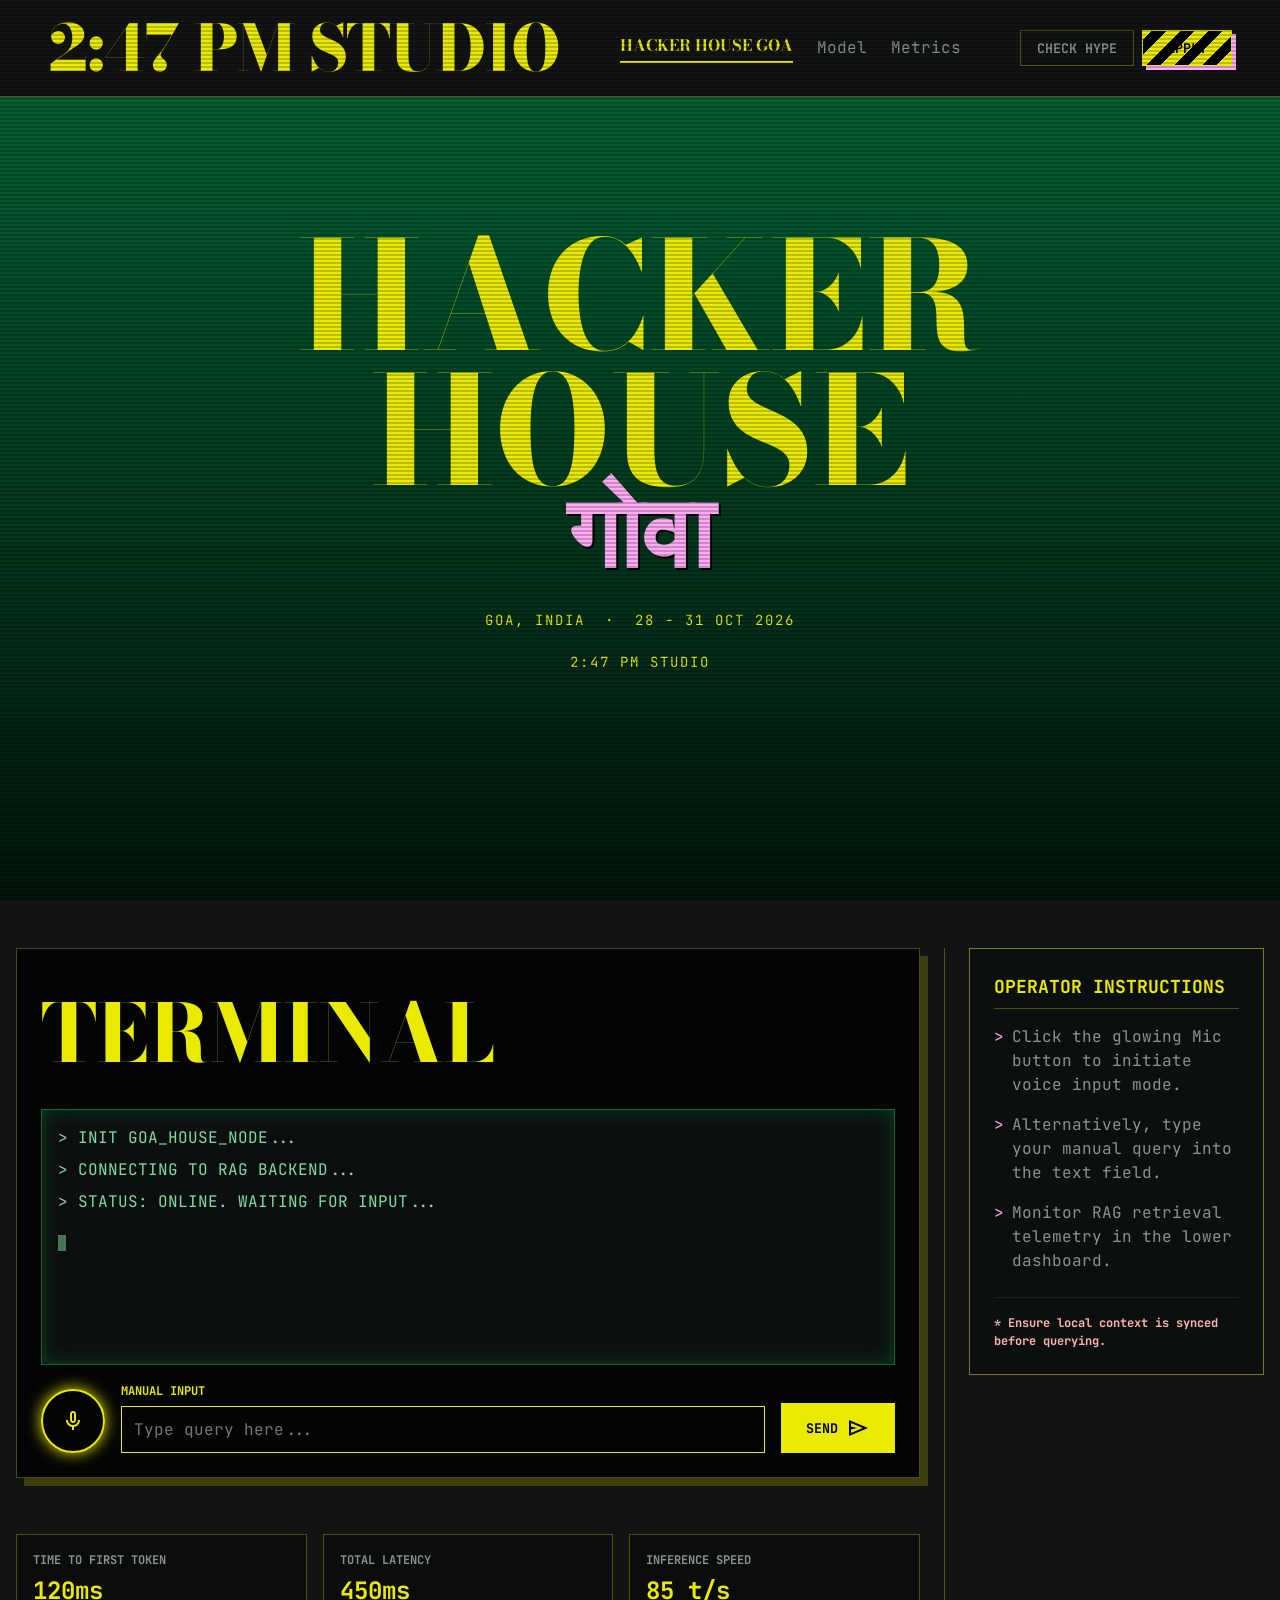
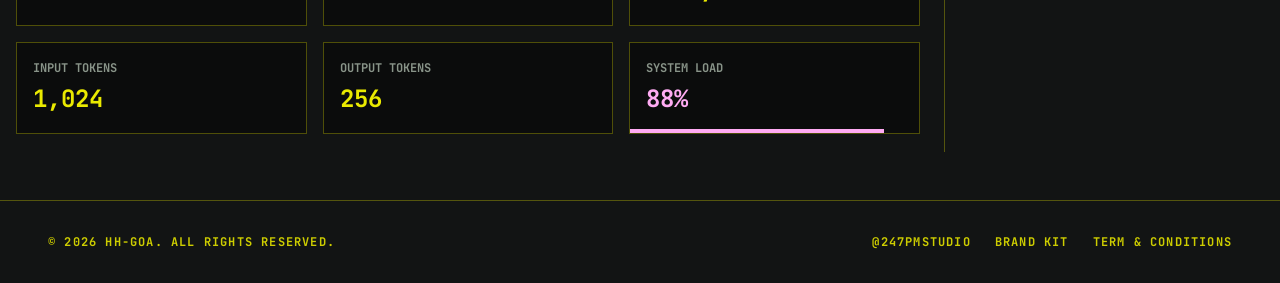
==== frontend/index.html @ 429d6af2 "added frontend" ====
<!DOCTYPE html>
<html lang="en">
<head>
    <meta charset="UTF-8">
    <meta name="viewport" content="width=device-width, initial-scale=1.0">
    <title>Hacker House Goa RAG Model</title>
    <link rel="stylesheet" href="styles.css">
</head>
<body>
    <div class="scanlines"></div>

    <!-- Top Navigation -->
    <header>
        <div class="logo text-headline">2:47 PM Studio</div>
        <nav class="nav-links">
            <a href="#" class="active text-headline">Hacker House Goa</a>
            <a href="#">Model</a>
            <a href="#">Metrics</a>
        </nav>
        <div class="header-actions">
            <button class="btn btn-outline visible-md">CHECK HYPE</button>
            <button class="btn btn-hazard visible-md">APPLY</button>
            <button class="btn-icon hidden-md" style="border: none; box-shadow: none;">
                <span class="material-symbols-outlined">menu</span>
            </button>
        </div>
    </header>

    <!-- Splash Banner -->
    <section class="banner">
        <h1 class="text-headline">
            HACKER<br>HOUSE
            <span class="hindi">गोवा</span>
        </h1>
        <div class="banner-footer">
            GOA, INDIA &nbsp;&middot;&nbsp; 28 - 31 OCT 2026<br><br>
            2:47 PM STUDIO
        </div>
    </section>

    <!-- Terminal App Section -->
    <section class="terminal-section" id="terminal">
        <div class="terminal-container">
            <!-- Left Col: Console -->
            <div class="terminal-main">
                <div class="terminal-box">
                    <h2 class="text-headline terminal-title">Terminal</h2>
                    
                    <!-- Terminal Output -->
                    <div class="terminal-output" id="terminal-output">
                        <p style="margin-bottom: 8px;">> INIT GOA_HOUSE_NODE...</p>
                        <p style="margin-bottom: 8px;">> CONNECTING TO RAG BACKEND...</p>
                        <p style="margin-bottom: 8px;">> STATUS: ONLINE. WAITING FOR INPUT...</p>
                        <p style="margin-top: 16px; opacity: 0.5;"><span class="cursor-blink"></span></p>
                    </div>

                    <!-- Input Area -->
                    <div class="input-group">
                        <button class="btn-icon" id="mic-btn">
                            <span class="material-symbols-outlined">mic</span>
                        </button>
                        <div class="input-wrapper">
                            <label class="input-label">Manual Input</label>
                            <input type="text" id="query-input" class="terminal-input" placeholder="Type query here...">
                        </div>
                        <button class="btn btn-primary" id="send-btn">
                            <span class="visible-md">SEND</span>
                            <span class="material-symbols-outlined">send</span>
                        </button>
                    </div>
                </div>

                <!-- Mobile Instructions (appears above metrics on mobile) -->
                <div class="instructions-box hidden-md">
                    <h3 class="instructions-title">Operator Instructions</h3>
                    <ul class="instructions-list">
                        <li><span class="bullet">></span> Click the glowing Mic button to initiate voice input mode.</li>
                        <li><span class="bullet">></span> Alternatively, type your manual query into the text field.</li>
                        <li><span class="bullet">></span> Monitor RAG retrieval telemetry in the lower dashboard.</li>
                        <li class="warning">* Ensure local context is synced before querying.</li>
                    </ul>
                </div>

                <!-- Metrics Grid -->
                <div class="metrics-grid">
                    <div class="metric-card">
                        <div class="metric-label">Time to First Token</div>
                        <div class="metric-value">120ms</div>
                    </div>
                    <div class="metric-card">
                        <div class="metric-label">Total Latency</div>
                        <div class="metric-value">450ms</div>
                    </div>
                    <div class="metric-card">
                        <div class="metric-label">Inference Speed</div>
                        <div class="metric-value">85 t/s</div>
                    </div>
                    <div class="metric-card">
                        <div class="metric-label">Input Tokens</div>
                        <div class="metric-value">1,024</div>
                    </div>
                    <div class="metric-card">
                        <div class="metric-label">Output Tokens</div>
                        <div class="metric-value">256</div>
                    </div>
                    <div class="metric-card">
                        <div class="metric-label">System Load</div>
                        <div class="metric-value highlight">88%</div>
                        <div class="metric-bar" style="width: 88%;"></div>
                    </div>
                </div>
            </div>

            <!-- Right Col: Instructions (Desktop) -->
            <aside class="sidebar visible-md">
                <div class="instructions-box">
                    <h3 class="instructions-title">Operator Instructions</h3>
                    <ul class="instructions-list">
                        <li><span class="bullet">></span> Click the glowing Mic button to initiate voice input mode.</li>
                        <li><span class="bullet">></span> Alternatively, type your manual query into the text field.</li>
                        <li><span class="bullet">></span> Monitor RAG retrieval telemetry in the lower dashboard.</li>
                        <li class="warning">* Ensure local context is synced before querying.</li>
                    </ul>
                </div>
            </aside>
        </div>
    </section>

    <!-- Footer -->
    <footer>
        <div class="footer-text">
            © 2026 HH-GOA. ALL RIGHTS RESERVED.
        </div>
        <div class="footer-links">
            <a href="#">@247PMSTUDIO</a>
            <a href="#">BRAND KIT</a>
            <a href="#">TERM & CONDITIONS</a>
        </div>
    </footer>

    <script src="app.js"></script>
</body>
</html>
---- frontend/styles.css ----
@import url('https://fonts.googleapis.com/css2?family=Bodoni+Moda:ital,opsz,wght@0,6..96,400..900;1,6..96,400..900&family=JetBrains+Mono:wght@400;700;800&display=swap');
@import url('https://fonts.googleapis.com/css2?family=Material+Symbols+Outlined:wght,FILL@100..700,0..1&display=swap');

:root {
  /* Colors from Design System */
  --color-surface: #121414;
  --color-surface-lowest: #0c0f0f;
  --color-on-surface: #e2e2e2;
  --color-outline: #899489;
  --color-outline-variant: #3f4940;
  --color-primary: #83d99c;
  --color-primary-container: #006837;
  --color-secondary-fixed: #eaea00;
  --color-tertiary: #ffabf3;
  --color-error: #ffb4ab;
  --color-background: #121414;
  --color-black: #000000;
  
  /* Typography */
  --font-headline: 'Bodoni Moda', serif;
  --font-body: 'JetBrains Mono', monospace;
  
  /* Spacing */
  --spacing-unit: 8px;
  --spacing-gutter: 24px;
  --margin-desktop: 48px;
  --margin-mobile: 16px;
  --container-max: 1280px;
}

* {
  box-sizing: border-box;
  margin: 0;
  padding: 0;
}

html {
  scroll-behavior: smooth;
}

body {
  font-family: var(--font-body);
  background-color: var(--color-background);
  color: var(--color-on-surface);
  line-height: 1.5;
  overflow-x: hidden;
}

/* Material Icons */
.material-symbols-outlined {
  font-variation-settings: 'FILL' 0, 'wght' 400, 'GRAD' 0, 'opsz' 24;
  vertical-align: middle;
}

/* Scanlines Effect */
.scanlines {
  position: fixed;
  top: 0;
  left: 0;
  width: 100%;
  height: 100%;
  background: linear-gradient(
    to bottom,
    rgba(255, 255, 255, 0),
    rgba(255, 255, 255, 0) 50%,
    rgba(0, 0, 0, 0.2) 50%,
    rgba(0, 0, 0, 0.2)
  );
  background-size: 100% 4px;
  pointer-events: none;
  z-index: 50;
}

/* Typography Utilities */
.text-headline {
  font-family: var(--font-headline);
  font-weight: 800;
  text-transform: uppercase;
}

/* Layout Utilities */
.container {
  max-w: var(--container-max);
  margin: 0 auto;
  padding: 0 var(--margin-mobile);
}

@media (min-width: 768px) {
  .container {
    padding: 0 var(--margin-desktop);
  }
}

/* Header */
header {
  position: fixed;
  top: 0;
  width: 100%;
  z-index: 40;
  background-color: var(--color-background);
  border-bottom: 1px solid rgba(234, 234, 0, 0.3); /* secondary-fixed/30 */
  display: flex;
  justify-content: space-between;
  align-items: center;
  padding: 16px var(--margin-mobile);
}

@media (min-width: 768px) {
  header {
    padding: 16px var(--margin-desktop);
  }
}

.logo {
  font-size: 24px;
  color: var(--color-secondary-fixed);
  letter-spacing: -0.02em;
}

@media (min-width: 768px) {
  .logo {
    font-size: 64px;
    line-height: 1;
  }
}

.nav-links {
  display: none;
  gap: var(--spacing-gutter);
}

@media (min-width: 768px) {
  .nav-links {
    display: flex;
    align-items: center;
  }
}

.nav-links a {
  color: var(--color-outline);
  text-decoration: none;
  transition: color 0.2s;
}

.nav-links a:hover {
  color: var(--color-tertiary);
}

.nav-links a.active {
  color: var(--color-secondary-fixed);
  font-weight: bold;
  border-bottom: 2px solid var(--color-secondary-fixed);
  padding-bottom: 4px;
}

.header-actions {
  display: flex;
  align-items: center;
  gap: var(--spacing-unit);
}

/* Buttons */
.btn {
  font-family: var(--font-body);
  text-transform: uppercase;
  font-weight: bold;
  cursor: pointer;
  transition: all 0.2s;
}

.btn-outline {
  background: transparent;
  color: var(--color-outline);
  border: 1px solid rgba(234, 234, 0, 0.3);
  padding: 8px 16px;
}

.btn-outline:hover {
  color: var(--color-tertiary);
}

.btn-primary {
  background-color: var(--color-secondary-fixed);
  color: var(--color-black);
  border: 1px solid var(--color-secondary-fixed);
  padding: 12px 24px;
  display: flex;
  align-items: center;
  justify-content: center;
  gap: 8px;
}

.btn-primary:hover {
  background-color: var(--color-black);
  color: var(--color-secondary-fixed);
}

.btn-hazard {
  background-image: repeating-linear-gradient(-45deg, #eaea00, #eaea00 10px, #000 10px, #000 20px);
  color: var(--color-black);
  border: 1px solid var(--color-secondary-fixed);
  padding: 8px 24px;
  box-shadow: 4px 4px 0 var(--color-tertiary);
}

.btn-hazard:hover {
  text-shadow: 2px 0 #F0F, -2px 0 #0FF;
  color: #fff;
}

.btn-icon {
  width: 48px;
  height: 48px;
  border-radius: 50%;
  border: 2px solid var(--color-secondary-fixed);
  background: transparent;
  color: var(--color-secondary-fixed);
  display: flex;
  align-items: center;
  justify-content: center;
  box-shadow: 0 0 15px var(--color-secondary-fixed);
  flex-shrink: 0;
}

.btn-icon:hover, .btn-icon.active {
  background-color: var(--color-secondary-fixed);
  color: var(--color-black);
}

@media (min-width: 768px) {
  .btn-icon {
    width: 64px;
    height: 64px;
  }
}

/* Banner Section */
.banner {
  height: 100vh;
  width: 100%;
  background-color: var(--color-primary-container);
  background-image: linear-gradient(180deg, rgba(0, 0, 0, 0) 0%, rgba(0, 0, 0, 0.8) 100%), url('https://lh3.googleusercontent.com/aida-public/[base64]');
  background-size: cover;
  background-position: center;
  background-attachment: fixed;
  display: flex;
  flex-direction: column;
  justify-content: center;
  align-items: center;
  text-align: center;
  position: relative;
  z-index: 10;
}

.banner h1 {
  font-size: 80px;
  color: var(--color-secondary-fixed);
  line-height: 0.9;
  z-index: 10;
}

.banner h1 span.hindi {
  display: block;
  font-family: sans-serif; /* Fallback for Devanagari */
  color: var(--color-tertiary);
  font-size: 60px;
  margin-top: -10px;
  text-shadow: 2px 2px 0 #000;
}

@media (min-width: 768px) {
  .banner h1 {
    font-size: 150px;
  }
  .banner h1 span.hindi {
    font-size: 100px;
  }
}

.banner-footer {
  margin-top: 2rem;
  color: var(--color-secondary-fixed);
  font-size: 14px;
  letter-spacing: 2px;
}

/* Terminal Section */
.terminal-section {
  padding: var(--margin-desktop) var(--margin-mobile);
  background-color: var(--color-surface);
  background-image: linear-gradient(rgba(0, 0, 0, 0.7), rgba(0, 0, 0, 0.7)), url('https://lh3.googleusercontent.com/aida-public/[base64]');
  background-size: cover;
  background-position: center top;
  background-attachment: fixed;
  min-height: 100vh;
  display: flex;
  justify-content: center;
  z-index: 10;
  position: relative;
}

.terminal-container {
  display: flex;
  flex-direction: column;
  gap: var(--spacing-gutter);
  width: 100%;
  max-width: var(--container-max);
}

@media (min-width: 992px) {
  .terminal-container {
    flex-direction: row;
  }
}

.terminal-main {
  flex-grow: 1;
  display: flex;
  flex-direction: column;
  gap: var(--spacing-gutter);
}

.terminal-box {
  border: 1px solid rgba(234, 234, 0, 0.3);
  background-color: rgba(0, 0, 0, 0.8);
  backdrop-filter: blur(10px);
  padding: 24px;
  box-shadow: 8px 8px 0 rgba(234, 234, 0, 0.2);
}

.terminal-title {
  color: var(--color-secondary-fixed);
  font-size: 40px;
  margin-bottom: 16px;
}

@media (min-width: 768px) {
  .terminal-title {
    font-size: 80px;
  }
}

.terminal-output {
  background-color: var(--color-surface-lowest);
  border: 1px solid var(--color-primary-container);
  padding: 16px;
  height: 200px;
  overflow-y: auto;
  color: var(--color-primary);
  box-shadow: inset 0 0 20px rgba(0, 104, 55, 0.5);
  margin-bottom: 24px;
  font-size: 14px;
}

@media (min-width: 768px) {
  .terminal-output {
    height: 256px;
    font-size: 16px;
  }
}

.cursor-blink {
  animation: blink 1s step-end infinite;
  background-color: var(--color-primary);
  width: 8px;
  height: 16px;
  display: inline-block;
  vertical-align: middle;
}

@keyframes blink {
  0%, 100% { opacity: 1; }
  50% { opacity: 0; }
}

.input-group {
  display: flex;
  gap: 8px;
  align-items: flex-end;
}

@media (min-width: 768px) {
  .input-group {
    gap: 16px;
  }
}

.input-wrapper {
  flex-grow: 1;
  position: relative;
}

.input-label {
  position: absolute;
  top: -24px;
  left: 0;
  color: var(--color-secondary-fixed);
  font-size: 12px;
  font-weight: bold;
  text-transform: uppercase;
}

.terminal-input {
  width: 100%;
  background: transparent;
  border: 1px solid var(--color-secondary-fixed);
  color: var(--color-secondary-fixed);
  padding: 12px;
  font-family: var(--font-body);
  font-size: 14px;
  outline: none;
}

.terminal-input:focus {
  border-color: var(--color-tertiary);
}

@media (min-width: 768px) {
  .terminal-input {
    padding: 12px;
    font-size: 16px;
  }
}

/* Metrics Grid */
.metrics-grid {
  display: grid;
  grid-template-columns: repeat(2, 1fr);
  gap: 16px;
  margin-top: 16px;
}

@media (min-width: 768px) {
  .metrics-grid {
    grid-template-columns: repeat(3, 1fr);
    margin-top: 32px;
  }
}

.metric-card {
  border: 1px solid rgba(234, 234, 0, 0.3);
  background-color: rgba(0, 0, 0, 0.4);
  padding: 12px;
  position: relative;
  overflow: hidden;
}

@media (min-width: 768px) {
  .metric-card {
    padding: 16px;
  }
}

.metric-label {
  color: var(--color-outline);
  font-size: 10px;
  text-transform: uppercase;
  font-weight: bold;
  margin-bottom: 4px;
  position: relative;
  z-index: 2;
}

@media (min-width: 768px) {
  .metric-label {
    font-size: 12px;
  }
}

.metric-value {
  color: var(--color-secondary-fixed);
  font-size: 20px;
  font-weight: bold;
  position: relative;
  z-index: 2;
}

.metric-value.highlight {
  color: var(--color-tertiary);
}

@media (min-width: 768px) {
  .metric-value {
    font-size: 24px;
  }
}

.metric-bar {
  position: absolute;
  bottom: 0;
  left: 0;
  height: 4px;
  background-color: var(--color-tertiary);
}

/* Sidebar */
.sidebar {
  width: 100%;
  display: flex;
  flex-direction: column;
  gap: 32px;
}

@media (min-width: 992px) {
  .sidebar {
    width: 320px;
    border-left: 1px solid rgba(234, 234, 0, 0.3);
    padding-left: var(--spacing-gutter);
  }
}

.instructions-box {
  border: 1px solid rgba(234, 234, 0, 0.5);
  background-color: var(--color-surface-lowest);
  padding: 24px;
}

.instructions-title {
  color: var(--color-secondary-fixed);
  font-size: 16px;
  text-transform: uppercase;
  margin-bottom: 16px;
  border-bottom: 1px solid rgba(234, 234, 0, 0.3);
  padding-bottom: 8px;
}

@media (min-width: 768px) {
  .instructions-title {
    font-size: 18px;
  }
}

.instructions-list {
  list-style: none;
  display: flex;
  flex-direction: column;
  gap: 16px;
}

.instructions-list li {
  display: flex;
  gap: 8px;
  color: var(--color-outline);
  font-size: 14px;
}

@media (min-width: 768px) {
  .instructions-list li {
    font-size: 16px;
  }
}

.instructions-list li .bullet {
  color: var(--color-tertiary);
}

.instructions-list li.warning {
  color: var(--color-error);
  font-size: 12px;
  font-weight: bold;
  margin-top: 8px;
  padding-top: 16px;
  border-top: 1px solid rgba(63, 73, 64, 0.3); /* outline-variant */
}

/* Footer */
footer {
  background-color: var(--color-background);
  border-top: 1px solid rgba(234, 234, 0, 0.3);
  display: flex;
  flex-direction: column;
  justify-content: space-between;
  align-items: center;
  padding: 24px var(--margin-mobile);
  gap: 16px;
  position: relative;
  z-index: 40;
}

@media (min-width: 768px) {
  footer {
    flex-direction: row;
    padding: 32px var(--margin-desktop);
  }
}

.footer-text {
  color: rgba(205, 205, 0, 1); /* secondary-fixed-dim */
  font-size: 10px;
  text-transform: uppercase;
  letter-spacing: 0.1em;
  font-weight: bold;
  text-align: center;
}

@media (min-width: 768px) {
  .footer-text {
    font-size: 12px;
    text-align: left;
  }
}

.footer-links {
  display: flex;
  flex-wrap: wrap;
  justify-content: center;
  gap: 16px;
}

@media (min-width: 768px) {
  .footer-links {
    gap: 24px;
  }
}

.footer-links a {
  color: rgba(205, 205, 0, 1);
  font-size: 10px;
  text-transform: uppercase;
  letter-spacing: 0.1em;
  font-weight: bold;
  text-decoration: none;
  transition: color 0.2s;
}

@media (min-width: 768px) {
  .footer-links a {
    font-size: 12px;
  }
}

.footer-links a:hover {
  color: var(--color-tertiary);
  text-decoration: underline;
  text-decoration-color: var(--color-tertiary);
}

.hidden-md {
  display: none;
}

@media (max-width: 767px) {
  .hidden-md {
    display: inline-block;
  }
  .visible-md {
    display: none;
  }
}
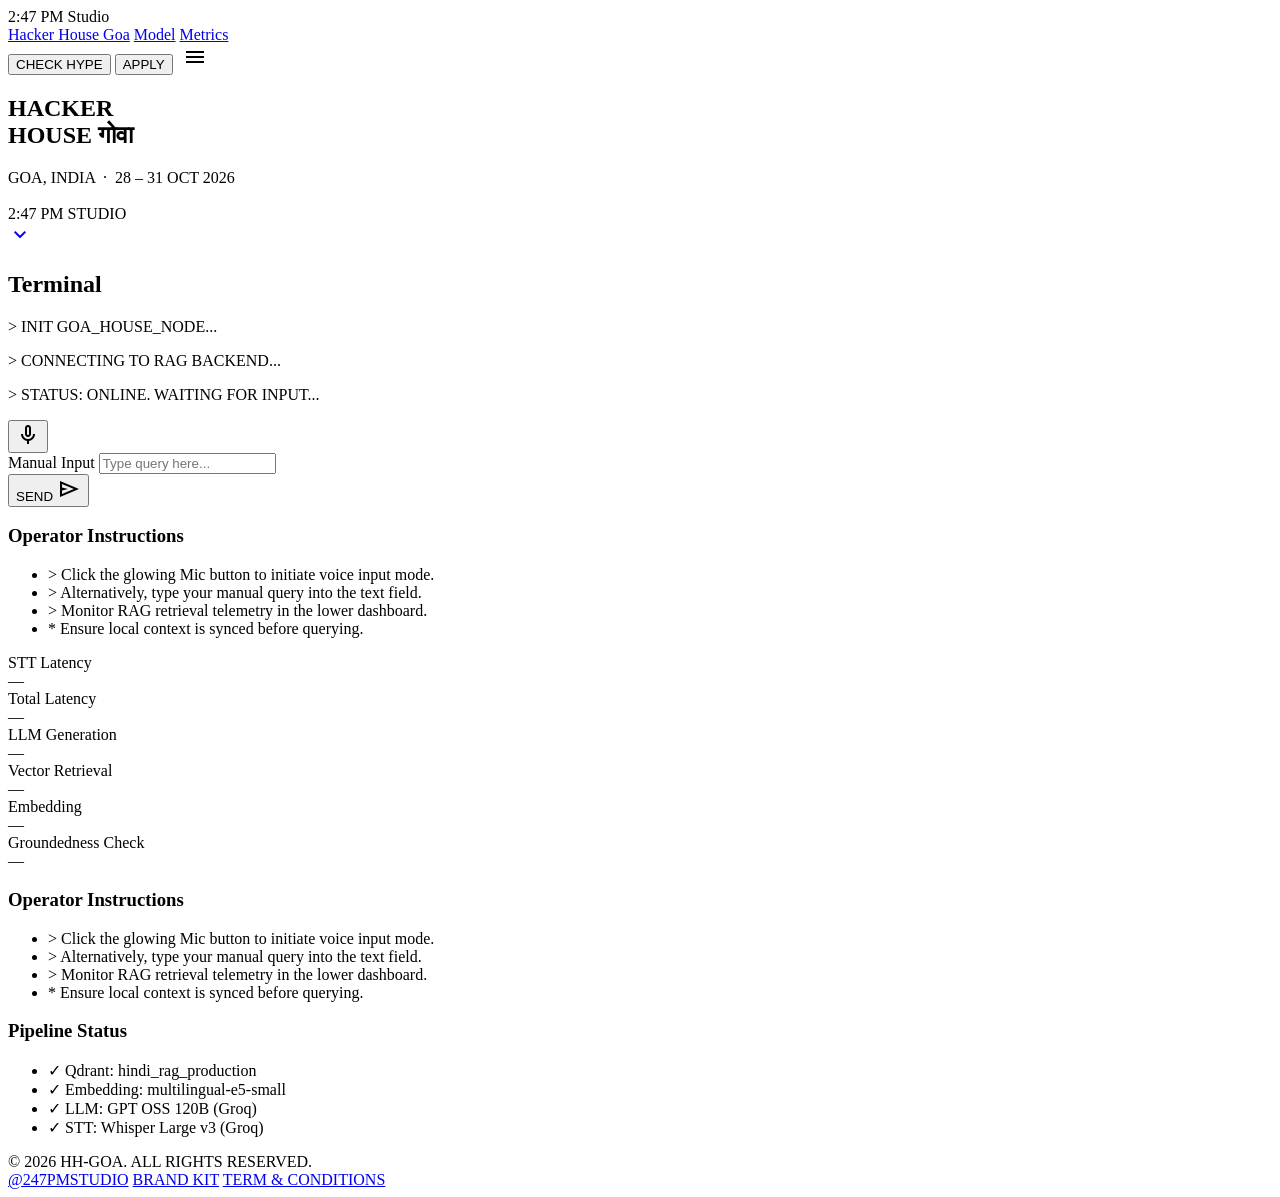
==== commit 69839623: "configured full rag pipeline" ====
--- a/frontend/index.html
+++ b/frontend/index.html
@@ -3,64 +3,73 @@
 <head>
     <meta charset="UTF-8">
     <meta name="viewport" content="width=device-width, initial-scale=1.0">
-    <title>Hacker House Goa RAG Model</title>
-    <link rel="stylesheet" href="styles.css">
+    <title>Hacker House Goa — Indic RAG Voice Interface</title>
+    <meta name="description" content="Hindi Voice RAG pipeline powered by multilingual E5 embeddings, Qdrant, and GPT OSS 120B. Built at Hacker House Goa 2026.">
+    <link rel="preconnect" href="https://fonts.googleapis.com">
+    <link rel="preconnect" href="https://fonts.gstatic.com" crossorigin>
+    <link href="https://fonts.googleapis.com/css2?family=Bodoni+Moda:ital,opsz,wght@0,6..96,400..900;1,6..96,400..900&family=JetBrains+Mono:wght@400;700;800&display=swap" rel="stylesheet">
+    <link href="https://fonts.googleapis.com/css2?family=Material+Symbols+Outlined:wght,FILL@100..700,0..1&display=swap" rel="stylesheet">
+    <link rel="stylesheet" href="/static/styles.css?v=2">
 </head>
 <body>
     <div class="scanlines"></div>
 
-    <!-- Top Navigation -->
+    <!-- ═══════════════════════════════════════════════════════ HEADER -->
     <header>
         <div class="logo text-headline">2:47 PM Studio</div>
         <nav class="nav-links">
-            <a href="#" class="active text-headline">Hacker House Goa</a>
-            <a href="#">Model</a>
-            <a href="#">Metrics</a>
+            <a href="#banner" class="active text-headline">Hacker House Goa</a>
+            <a href="#terminal">Model</a>
+            <a href="#metrics">Metrics</a>
         </nav>
         <div class="header-actions">
             <button class="btn btn-outline visible-md">CHECK HYPE</button>
             <button class="btn btn-hazard visible-md">APPLY</button>
-            <button class="btn-icon hidden-md" style="border: none; box-shadow: none;">
+            <button class="btn-icon hidden-md" style="border:none;box-shadow:none;background:transparent;">
                 <span class="material-symbols-outlined">menu</span>
             </button>
         </div>
     </header>
 
-    <!-- Splash Banner -->
-    <section class="banner">
+    <!-- ═══════════════════════════════════════════════════════ BANNER -->
+    <section class="banner" id="banner">
         <h1 class="text-headline">
             HACKER<br>HOUSE
             <span class="hindi">गोवा</span>
         </h1>
         <div class="banner-footer">
-            GOA, INDIA &nbsp;&middot;&nbsp; 28 - 31 OCT 2026<br><br>
+            GOA, INDIA &nbsp;&middot;&nbsp; 28&nbsp;–&nbsp;31 OCT 2026<br><br>
             2:47 PM STUDIO
         </div>
+        <a href="#terminal" class="scroll-hint" aria-label="Scroll to terminal">
+            <span class="material-symbols-outlined">keyboard_arrow_down</span>
+        </a>
     </section>
 
-    <!-- Terminal App Section -->
+    <!-- ═══════════════════════════════════════════════════════ TERMINAL -->
     <section class="terminal-section" id="terminal">
         <div class="terminal-container">
-            <!-- Left Col: Console -->
+
+            <!-- LEFT COL: Console -->
             <div class="terminal-main">
                 <div class="terminal-box">
                     <h2 class="text-headline terminal-title">Terminal</h2>
-                    
-                    <!-- Terminal Output -->
+
+                    <!-- Output window -->
                     <div class="terminal-output" id="terminal-output">
-                        <p style="margin-bottom: 8px;">> INIT GOA_HOUSE_NODE...</p>
-                        <p style="margin-bottom: 8px;">> CONNECTING TO RAG BACKEND...</p>
-                        <p style="margin-bottom: 8px;">> STATUS: ONLINE. WAITING FOR INPUT...</p>
-                        <p style="margin-top: 16px; opacity: 0.5;"><span class="cursor-blink"></span></p>
+                        <p style="margin-bottom:8px;">&gt; INIT GOA_HOUSE_NODE...</p>
+                        <p style="margin-bottom:8px;">&gt; CONNECTING TO RAG BACKEND...</p>
+                        <p style="margin-bottom:8px;">&gt; STATUS: ONLINE. WAITING FOR INPUT...</p>
+                        <p class="cursor-blink-wrap" style="margin-top:16px;opacity:0.5;"><span class="cursor-blink"></span></p>
                     </div>
 
-                    <!-- Input Area -->
+                    <!-- Input row -->
                     <div class="input-group">
-                        <button class="btn-icon" id="mic-btn">
+                        <button class="btn-icon" id="mic-btn" title="Click to record / stop recording">
                             <span class="material-symbols-outlined">mic</span>
                         </button>
                         <div class="input-wrapper">
-                            <label class="input-label">Manual Input</label>
+                            <label class="input-label" for="query-input">Manual Input</label>
                             <input type="text" id="query-input" class="terminal-input" placeholder="Type query here...">
                         </div>
                         <button class="btn btn-primary" id="send-btn">
@@ -70,63 +79,72 @@
                     </div>
                 </div>
 
-                <!-- Mobile Instructions (appears above metrics on mobile) -->
+                <!-- Mobile instructions (visible on small screens) -->
                 <div class="instructions-box hidden-md">
                     <h3 class="instructions-title">Operator Instructions</h3>
                     <ul class="instructions-list">
-                        <li><span class="bullet">></span> Click the glowing Mic button to initiate voice input mode.</li>
-                        <li><span class="bullet">></span> Alternatively, type your manual query into the text field.</li>
-                        <li><span class="bullet">></span> Monitor RAG retrieval telemetry in the lower dashboard.</li>
+                        <li><span class="bullet">&gt;</span> Click the glowing Mic button to initiate voice input mode.</li>
+                        <li><span class="bullet">&gt;</span> Alternatively, type your manual query into the text field.</li>
+                        <li><span class="bullet">&gt;</span> Monitor RAG retrieval telemetry in the lower dashboard.</li>
                         <li class="warning">* Ensure local context is synced before querying.</li>
                     </ul>
                 </div>
 
-                <!-- Metrics Grid -->
-                <div class="metrics-grid">
+                <!-- ═══════════════════════════════════ METRICS GRID -->
+                <div class="metrics-grid" id="metrics">
                     <div class="metric-card">
-                        <div class="metric-label">Time to First Token</div>
-                        <div class="metric-value">120ms</div>
+                        <div class="metric-label">STT Latency</div>
+                        <div class="metric-value" id="metric-stt">—</div>
                     </div>
                     <div class="metric-card">
                         <div class="metric-label">Total Latency</div>
-                        <div class="metric-value">450ms</div>
+                        <div class="metric-value" id="metric-total">—</div>
                     </div>
                     <div class="metric-card">
-                        <div class="metric-label">Inference Speed</div>
-                        <div class="metric-value">85 t/s</div>
+                        <div class="metric-label">LLM Generation</div>
+                        <div class="metric-value" id="metric-generation">—</div>
                     </div>
                     <div class="metric-card">
-                        <div class="metric-label">Input Tokens</div>
-                        <div class="metric-value">1,024</div>
+                        <div class="metric-label">Vector Retrieval</div>
+                        <div class="metric-value" id="metric-retrieval">—</div>
                     </div>
                     <div class="metric-card">
-                        <div class="metric-label">Output Tokens</div>
-                        <div class="metric-value">256</div>
+                        <div class="metric-label">Embedding</div>
+                        <div class="metric-value" id="metric-embedding">—</div>
                     </div>
                     <div class="metric-card">
-                        <div class="metric-label">System Load</div>
-                        <div class="metric-value highlight">88%</div>
-                        <div class="metric-bar" style="width: 88%;"></div>
+                        <div class="metric-label">Groundedness Check</div>
+                        <div class="metric-value highlight" id="metric-groundedness">—</div>
+                        <div class="metric-bar" style="width:0%;"></div>
                     </div>
                 </div>
             </div>
 
-            <!-- Right Col: Instructions (Desktop) -->
+            <!-- RIGHT COL: Instructions (desktop sidebar) -->
             <aside class="sidebar visible-md">
                 <div class="instructions-box">
                     <h3 class="instructions-title">Operator Instructions</h3>
                     <ul class="instructions-list">
-                        <li><span class="bullet">></span> Click the glowing Mic button to initiate voice input mode.</li>
-                        <li><span class="bullet">></span> Alternatively, type your manual query into the text field.</li>
-                        <li><span class="bullet">></span> Monitor RAG retrieval telemetry in the lower dashboard.</li>
+                        <li><span class="bullet">&gt;</span> Click the glowing Mic button to initiate voice input mode.</li>
+                        <li><span class="bullet">&gt;</span> Alternatively, type your manual query into the text field.</li>
+                        <li><span class="bullet">&gt;</span> Monitor RAG retrieval telemetry in the lower dashboard.</li>
                         <li class="warning">* Ensure local context is synced before querying.</li>
+                    </ul>
+                </div>
+                <div class="instructions-box" style="margin-top:auto;">
+                    <h3 class="instructions-title">Pipeline Status</h3>
+                    <ul class="instructions-list">
+                        <li><span class="bullet" style="color:var(--color-primary);">✓</span> Qdrant: hindi_rag_production</li>
+                        <li><span class="bullet" style="color:var(--color-primary);">✓</span> Embedding: multilingual-e5-small</li>
+                        <li><span class="bullet" style="color:var(--color-primary);">✓</span> LLM: GPT OSS 120B (Groq)</li>
+                        <li><span class="bullet" style="color:var(--color-primary);">✓</span> STT: Whisper Large v3 (Groq)</li>
                     </ul>
                 </div>
             </aside>
         </div>
     </section>
 
-    <!-- Footer -->
+    <!-- ═══════════════════════════════════════════════════════ FOOTER -->
     <footer>
         <div class="footer-text">
             © 2026 HH-GOA. ALL RIGHTS RESERVED.
@@ -134,10 +152,10 @@
         <div class="footer-links">
             <a href="#">@247PMSTUDIO</a>
             <a href="#">BRAND KIT</a>
-            <a href="#">TERM & CONDITIONS</a>
+            <a href="#">TERM &amp; CONDITIONS</a>
         </div>
     </footer>
 
-    <script src="app.js"></script>
+    <script src="/static/app.js"></script>
 </body>
 </html>
